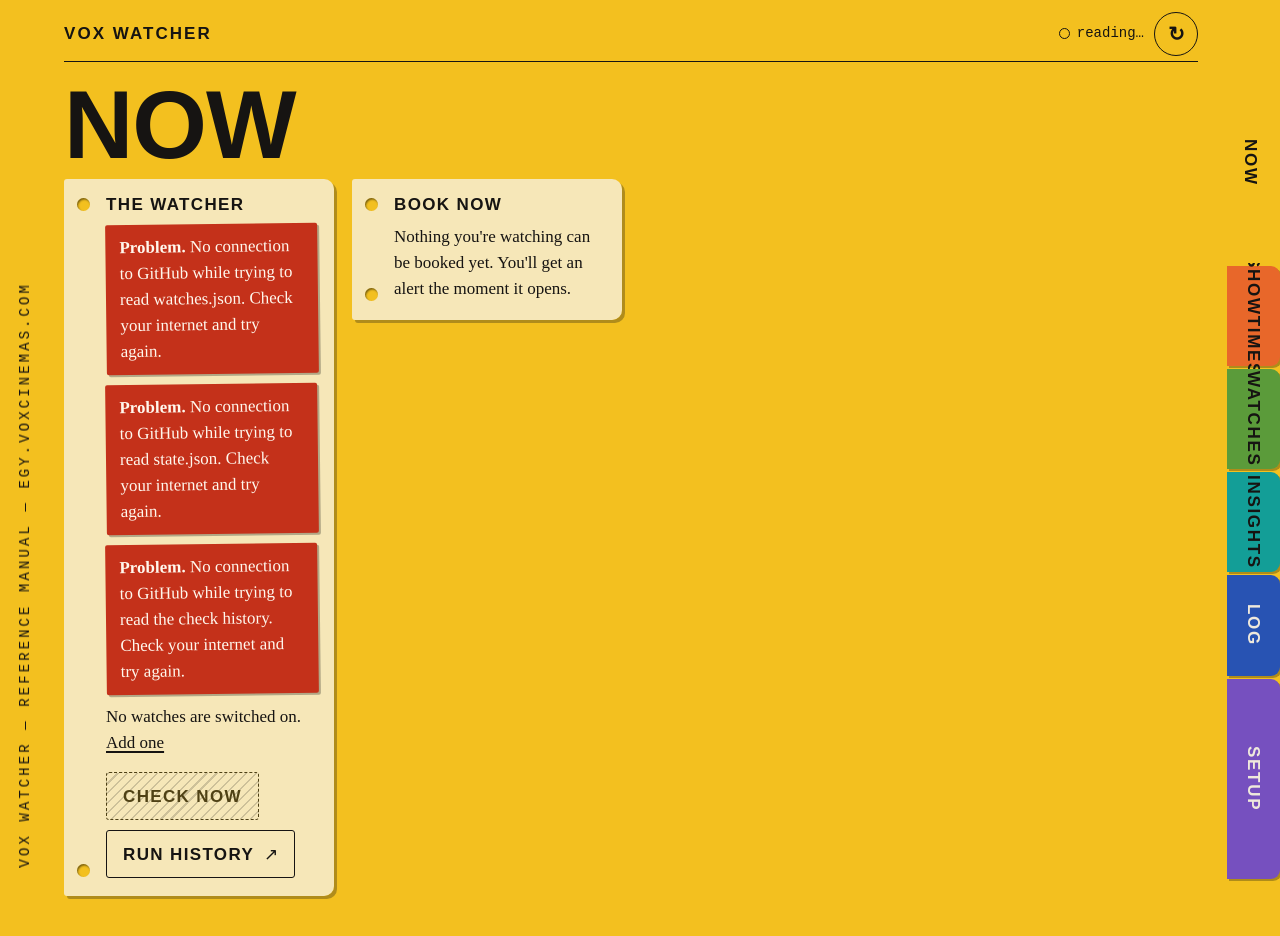
==== web/index.html @ eebd57cd "Add the web app, move state to its own branch, prepare an outside timer - web/: a phone-first contro" ====
<!doctype html>
<html lang="en">
<head>
  <meta charset="utf-8">
  <meta name="viewport" content="width=device-width, initial-scale=1, viewport-fit=cover">
  <meta http-equiv="Content-Security-Policy" content="default-src 'none'; script-src 'self'; style-src 'self'; font-src 'self'; img-src 'self' data:; connect-src 'self' https://api.github.com https://raw.githubusercontent.com; manifest-src 'self'; base-uri 'none'; form-action 'none'">
  <meta name="referrer" content="no-referrer">
  <!-- Used only off GitHub Pages (local preview). On Pages the repository comes from the address. -->
  <meta name="vox-repo" content="eslamelnagar98/vox-watcher">
  <meta name="theme-color" content="#f3c01f">
  <meta name="color-scheme" content="light dark">
  <meta name="apple-mobile-web-app-capable" content="yes">
  <meta name="mobile-web-app-capable" content="yes">
  <meta name="apple-mobile-web-app-status-bar-style" content="black-translucent">
  <meta name="apple-mobile-web-app-title" content="VOX Watcher">
  <meta name="description" content="Control room for VOX Watcher: what can be booked, the watcher's health, your watches and what it has learned.">
  <title>VOX Watcher</title>
  <link rel="manifest" href="manifest.webmanifest">
  <link rel="icon" href="icons/icon.svg" type="image/svg+xml">
  <link rel="apple-touch-icon" href="icons/apple-touch-icon.png">
  <link rel="preload" href="fonts/archivo-latin.woff2" as="font" type="font/woff2" crossorigin>
  <link rel="stylesheet" href="styles.css">
  <script type="module" src="js/app.js"></script>
</head>
<body>
  <!--
    THESIS: The watcher's control room as a reference manual lying open at a tabbed section. It refuses
    the category default: a dark dashboard of poster tiles and metric cards.
    OWN-WORLD: Full-strength divider boards (chrome yellow, oxide orange, grass, teal, ultramarine,
    violet); milk-acetate leaves with two punched holes and a hard cut shadow; print-ink type; vermilion
    only for errata slips. Condensed bold caps heads, book serif text at one size, mono for times.
    STORY: Open from an alert, see what can be booked and book it; confirm the watcher is alive; add or
    change a watch without touching JSON.
    FIRST VIEWPORT: Running head with freshness; the section name huge on its board; first leaf lists
    bookable showtimes with BOOK buttons, else the watcher's status; stepped tab rail down the right edge.
    FORM: Manual Tab Board (a dealt challenger, chosen over the assigned Projection Booth), seed 2d8427fb;
    staging: stacked leaves, no dealt staging.
  -->
  <p class="spine" aria-hidden="true">VOX Watcher — reference manual — egy.voxcinemas.com</p>
  <div class="book">
    <div class="page">
      <header class="running-head"></header>
      <main id="main" tabindex="-1"></main>
    </div>
    <nav class="rail" aria-label="Sections"></nav>
  </div>
  <noscript><p class="noscript">VOX Watcher needs JavaScript to read the watcher's state from GitHub.</p></noscript>
</body>
</html>
---- web/styles.css ----
/* VOX Watcher: a reference manual lying open at a tabbed section.
   Board colours, leaf opacity and text colours are set per section by js/app.js (applyBoard). */

@font-face {
  font-family: "Archivo";
  src: url("fonts/archivo-latin.woff2") format("woff2");
  font-weight: 100 900;
  font-stretch: 62% 125%;
  font-display: swap;
}

:root {
  --ink: #161412;
  --vermilion: #c4311a;
  --on-vermilion: #fff8ee;
  --board: #f3c01f;
  --hue: #f3c01f;
  --on-hue: #161412;
  --on-board: #161412;
  --leaf: rgb(247 242 230 / 0.8);
  --leaf-solid: #f4e7bd;
  --text: #161412;
  --text-2: color-mix(in srgb, var(--text) 74%, var(--board));
  --rule: color-mix(in srgb, var(--text) 26%, transparent);
  --shadow: color-mix(in srgb, var(--ink) 30%, transparent);
  --hatch: color-mix(in srgb, var(--text) 18%, transparent);

  --size: 17px;
  --lead: 26px;
  --small: 14px;
  --serif: "Sabon", "Iowan Old Style", "Palatino Linotype", Palatino, "Book Antiqua", Charter, "Sitka Text", Georgia, serif;
  --head: "Archivo", "Univers Condensed", "Helvetica Neue", "Arial Narrow", sans-serif;
  --mono: ui-monospace, "SF Mono", "Cascadia Mono", Menlo, Consolas, monospace;

  --rail: 46px;
  --hinge: 90ms steps(2, jump-end);
}

@media (prefers-color-scheme: dark) {
  :root { --shadow: rgb(0 0 0 / 0.55); }
}

*, *::before, *::after { box-sizing: border-box; }

html {
  background: var(--board);
  -webkit-text-size-adjust: 100%;
  text-size-adjust: 100%;
}

body {
  margin: 0;
  min-height: 100dvh;
  background: var(--board);
  color: var(--text);
  font: 400 var(--size) / var(--lead) var(--serif);
  font-variant-numeric: lining-nums;
  -webkit-font-smoothing: antialiased;
}

a { color: inherit; text-decoration-thickness: 1.5px; text-underline-offset: 3px; }

:focus-visible { outline: 3px solid currentColor; outline-offset: 3px; }

.sr-only {
  position: absolute; width: 1px; height: 1px; margin: -1px; padding: 0;
  overflow: hidden; clip: rect(0 0 0 0); white-space: nowrap; border: 0;
}

/* ---- The open book: page column + fore-edge tab rail ------------------------------------- */

.book {
  display: grid;
  grid-template-columns: minmax(0, 1fr) var(--rail);
  min-height: 100dvh;
}

.page {
  min-width: 0;
  padding:
    calc(env(safe-area-inset-top) + 6px)
    10px
    calc(env(safe-area-inset-bottom) + 40px)
    calc(env(safe-area-inset-left) + 10px);
}

.running-head {
  display: flex;
  align-items: center;
  gap: 10px;
  min-height: 56px;
  color: var(--on-board);
  border-bottom: 1.5px solid currentColor;
}

.brand {
  font: 800 var(--size) / 1 var(--head);
  font-stretch: 72%;
  letter-spacing: 0.12em;
  text-transform: uppercase;
  text-decoration: none;
  white-space: nowrap;
}

.freshness {
  margin: 0 0 0 auto;
  display: flex;
  align-items: center;
  gap: 7px;
  font: 500 var(--small) / 1.2 var(--mono);
  text-align: right;
}

.freshness .dot {
  flex: none;
  width: 11px;
  height: 11px;
  border-radius: 50%;
  border: 1.5px solid currentColor;
}

.freshness.is-ok .dot { background: currentColor; }
.freshness.is-bad .dot { background: var(--vermilion); border-color: var(--vermilion); }
.freshness.is-busy .dot { animation: blink 1.2s steps(2, jump-none) infinite; }

@keyframes blink { to { background: currentColor; } }

.refresh {
  flex: none;
  width: 44px;
  height: 44px;
  border-radius: 50%;
  border: 1.5px solid currentColor;
  background: transparent;
  color: inherit;
  font: 600 20px / 1 var(--head);
  cursor: pointer;
}

.refresh:active { background: var(--on-board); color: var(--board); }
.refresh:disabled { opacity: 0.55; cursor: progress; }

/* Divider tabs down the fore edge. Height follows how much each division holds (--grow).
   The current tab is the board itself, so it reaches further in and takes the board colour. */

.rail {
  position: sticky;
  top: 0;
  height: 100dvh;
  display: flex;
  flex-direction: column;
  padding:
    calc(env(safe-area-inset-top) + 62px)
    env(safe-area-inset-right)
    calc(env(safe-area-inset-bottom) + 18px)
    0;
}

.tab {
  position: relative;
  flex: var(--grow, 1) 1 0;
  min-height: 62px;
  max-height: 210px;
  margin: 0 0 3px 7px;
  display: flex;
  align-items: center;
  justify-content: center;
  background: var(--tab);
  color: var(--on-tab);
  border-radius: 0 9px 9px 0;
  box-shadow: 2px 2px 0 var(--shadow);
  text-decoration: none;
}

.tab span {
  writing-mode: vertical-rl;
  font: 750 15px / 1 var(--head);
  font-stretch: 70%;
  letter-spacing: 0.1em;
  text-transform: uppercase;
  white-space: nowrap;
}

.tab[aria-current="page"] {
  margin-left: 0;
  background: var(--board);
  color: var(--on-board);
  box-shadow: none;
  z-index: 1;
}

.tab:focus-visible { outline-offset: -5px; }

/* ---- Board heading ------------------------------------------------------------------------ */

main,
main:focus,
main:focus-visible { outline: none; }

.board-title {
  margin: 22px 0 12px;
  color: var(--on-board);
  font: 820 clamp(52px, 16vw, 96px) / 0.86 var(--head);
  font-stretch: 64%;
  letter-spacing: -0.01em;
  text-transform: uppercase;
  text-wrap: balance;
}

.board-intro {
  margin: 0 0 16px;
  max-width: 62ch;
  color: var(--on-board);
}

/* ---- Leaves: milk acetate hinged on two punched holes ------------------------------------ */

.leaves {
  display: grid;
  grid-template-columns: minmax(0, 1fr);
  gap: 14px;
  align-items: start;
}

.leaf {
  position: relative;
  min-width: 0;
  padding: 16px 16px 18px 42px;
  background: var(--leaf);
  color: var(--text);
  border-radius: 3px 10px 10px 3px;
  box-shadow: 3px 3px 0 var(--shadow);
  transform-origin: 0 50%;
}

/* The punch holes show the board straight through the sheet. */
.leaf::before,
.leaf::after {
  content: "";
  position: absolute;
  left: 13px;
  width: 13px;
  height: 13px;
  border-radius: 50%;
  background: var(--board);
  box-shadow: inset 1px 1.5px 2px rgb(0 0 0 / 0.5);
}

.leaf::before { top: 19px; }
.leaf::after { bottom: 19px; }

.leaf-title {
  margin: 0 0 10px;
  font: 760 var(--size) / 1.15 var(--head);
  font-stretch: 72%;
  letter-spacing: 0.08em;
  text-transform: uppercase;
  overflow-wrap: anywhere;
}

.leaf p { margin: 0 0 10px; max-width: 66ch; }
.leaf p:last-child { margin-bottom: 0; }

.muted { color: var(--text-2); }
.mono { font-family: var(--mono); font-size: var(--small); }

/* Half-hinged while saving; every hinge is a two-frame step, never an ease. */
.leaf.is-pending { transform: perspective(1400px) rotateY(-10deg); }

@media (prefers-reduced-motion: no-preference) {
  .leaf { transition: transform var(--hinge); }
  .turning .leaf { animation: hinge var(--hinge) both; }
}

@keyframes hinge {
  from { transform: perspective(1400px) rotateY(-18deg); }
  to { transform: none; }
}

/* ---- Controls ----------------------------------------------------------------------------- */

.actions {
  display: flex;
  flex-wrap: wrap;
  gap: 10px;
  margin-top: 16px;
}

.btn {
  display: inline-flex;
  align-items: center;
  justify-content: center;
  gap: 10px;
  min-height: 48px;
  padding: 10px 16px;
  border: 1.5px solid var(--text);
  border-radius: 3px;
  background: transparent;
  color: var(--text);
  font: 720 var(--size) / 1 var(--head);
  font-stretch: 76%;
  letter-spacing: 0.08em;
  text-transform: uppercase;
  text-decoration: none;
  cursor: pointer;
  -webkit-tap-highlight-color: transparent;
}

.btn:active { background: var(--text); color: var(--leaf-solid); }

.btn-primary {
  background: var(--hue);
  color: var(--on-hue);
  box-shadow: 2px 2px 0 var(--shadow);
}

.btn-small { min-height: 40px; padding: 6px 12px; }

/* Disabled controls lie face-down: hatched back, dashed edge. */
.btn:disabled {
  background: repeating-linear-gradient(135deg, var(--hatch) 0 1.5px, transparent 1.5px 7px);
  color: var(--text-2);
  border-style: dashed;
  border-color: var(--text-2);
  box-shadow: none;
  cursor: not-allowed;
}

.btn-danger.is-armed { background: var(--vermilion); color: var(--on-vermilion); border-color: var(--vermilion); }

.arrow { font-family: var(--serif); font-weight: 400; letter-spacing: 0; }

/* Choice chips: selected is a punched hole showing the board. */
.chips { display: flex; flex-wrap: wrap; gap: 8px; }

.chip {
  position: relative;
  display: inline-flex;
  align-items: center;
  gap: 10px;
  min-height: 44px;
  padding: 8px 14px 8px 12px;
  border: 1.5px solid var(--rule);
  border-radius: 3px;
  cursor: pointer;
  line-height: 1.25;
}

.chip input {
  position: absolute;
  inset: 0;
  width: 100%;
  height: 100%;
  margin: 0;
  opacity: 0;
  cursor: pointer;
}

.hole {
  flex: none;
  width: 14px;
  height: 14px;
  border-radius: 50%;
  border: 1.5px dashed var(--text-2);
}

.chip:has(input:checked) { border-color: var(--text); }

.chip:has(input:checked) .hole,
.onoff.is-on .hole {
  border: 0;
  background: var(--board);
  box-shadow: inset 1px 1.5px 2px rgb(0 0 0 / 0.55);
}

.chip:has(input:focus-visible) { outline: 3px solid var(--text); outline-offset: 2px; }

.onoff {
  display: flex;
  align-items: center;
  gap: 10px;
  font: 720 var(--size) / 1 var(--head);
  font-stretch: 76%;
  letter-spacing: 0.08em;
  text-transform: uppercase;
}

/* ---- Forms ------------------------------------------------------------------------------- */

.editor { display: grid; gap: 22px; }

.field {
  display: grid;
  gap: 8px;
  min-width: 0;
  margin: 0;
  padding: 0;
  border: 0;
}

.field > legend,
.field > label,
.pair > label {
  padding: 0;
  font: 760 var(--size) / 1.2 var(--head);
  font-stretch: 72%;
  letter-spacing: 0.08em;
  text-transform: uppercase;
}

.field > legend { margin-bottom: 8px; }
.field > legend + .muted { margin: -4px 0 4px; }

input[type="text"],
input[type="search"],
input[type="password"],
input[type="date"],
input[type="time"] {
  width: 100%;
  min-height: 48px;
  padding: 10px 12px;
  border: 1.5px solid var(--text);
  border-radius: 3px;
  background: color-mix(in srgb, var(--leaf-solid) 70%, var(--text) 4%);
  color: var(--text);
  font: 400 var(--size) / 1.3 var(--serif);
  appearance: none;
}

input::placeholder { color: var(--text-2); opacity: 1; }

.pair {
  display: grid;
  grid-template-columns: repeat(auto-fit, minmax(140px, 1fr));
  gap: 10px;
}

.pair > label { display: grid; gap: 6px; min-width: 0; }
.pair input { min-width: 0; }

.inline-add {
  display: grid;
  grid-template-columns: minmax(0, 1fr) auto;
  gap: 8px;
  align-items: end;
  margin-top: 6px;
}

.inline-add > label {
  grid-column: 1 / -1;
  color: var(--text-2);
}

/* ---- Slips ------------------------------------------------------------------------------- */

.errata,
.field-error {
  margin: 4px 0 12px;
  max-width: 62ch;
  padding: 10px 14px;
  background: var(--vermilion);
  color: var(--on-vermilion);
  border-radius: 2px;
  box-shadow: 2px 2px 0 var(--shadow);
  transform: rotate(-0.7deg);
}

.errata a { color: inherit; }
.field-error { margin: 0; }

.note-slip {
  margin: 0 0 16px;
  max-width: 62ch;
  padding: 10px 14px;
  background: var(--leaf-solid);
  color: var(--text);
  border: 1.5px solid var(--text);
  border-radius: 2px;
  box-shadow: 2px 2px 0 var(--shadow);
  transform: rotate(0.5deg);
}

/* ---- Now: what can be booked -------------------------------------------------------------- */

.bookings { margin: 0; padding: 0; list-style: none; }

.booking {
  display: grid;
  grid-template-columns: minmax(0, 1fr) auto;
  grid-template-areas: "when btn" "what btn";
  gap: 2px 14px;
  align-items: center;
  padding: 12px 0;
  border-top: 1px solid var(--rule);
}

.booking:first-child { border-top: 0; }
.booking-when { grid-area: when; display: flex; flex-wrap: wrap; gap: 0 10px; align-items: baseline; }
.booking-when .time { font: 700 var(--size) / 1.3 var(--mono); }
.booking-date { color: var(--text-2); white-space: nowrap; }
.booking-what { grid-area: what; min-width: 0; }
.booking > .btn { grid-area: btn; }
.bookings + .btn { margin-top: 6px; }

.exp {
  font: 760 var(--size) / 1.2 var(--head);
  font-stretch: 72%;
  letter-spacing: 0.06em;
  text-transform: uppercase;
}

.plain { margin: 0 0 10px; padding: 0; list-style: none; }
.plain li { padding: 4px 0; }

.steps { margin: 0 0 14px; padding-left: 24px; }
.steps li { margin: 4px 0; }

/* ---- Showtimes: clear (bookable), face-down (not yet), struck (sold out) ------------------ */

.day + .day { margin-top: 14px; padding-top: 12px; border-top: 1px solid var(--rule); }
.day-title { margin: 0 0 4px; font: 700 var(--size) / 1.3 var(--serif); }

.exp-row {
  display: grid;
  grid-template-columns: minmax(0, 1fr);
  gap: 6px;
  margin-top: 10px;
}

.exp-row > .exp { overflow-wrap: anywhere; }

.times { display: flex; flex-wrap: wrap; gap: 8px; margin: 0; padding: 0; list-style: none; }

.time-chip {
  display: inline-flex;
  align-items: center;
  gap: 6px;
  min-height: 44px;
  padding: 8px 10px;
  border-radius: 3px;
  font: 600 var(--size) / 1 var(--mono);
  text-decoration: none;
  white-space: nowrap;
}

/* Only a top-ply leaf may be clear. */
.time-chip.is-open {
  background: var(--leaf-solid);
  color: var(--text);
  border: 1.5px solid var(--text);
  box-shadow: 2px 2px 0 var(--shadow);
}

.time-chip.is-down {
  background: repeating-linear-gradient(135deg, var(--hatch) 0 1.5px, transparent 1.5px 7px);
  color: var(--text-2);
  border: 1.5px dashed var(--rule);
}

.time-chip.is-sold { text-decoration: line-through 2px; }

/* ---- Insights ---------------------------------------------------------------------------- */

.bars {
  display: grid;
  grid-template-columns: repeat(7, minmax(0, 1fr));
  gap: 8px;
  height: 150px;
  margin: 14px 0 10px;
}

.bar { display: grid; grid-template-rows: minmax(0, 1fr) auto; gap: 6px; }

.bar-fill {
  align-self: end;
  height: calc(var(--v) * 100%);
  min-height: 2px;
  background: var(--text);
}

.bar-label, .hour-axis { font: 500 var(--small) / 1 var(--mono); color: var(--text-2); text-align: center; }

.hours { margin: 14px 0 4px; }

.hour-bars {
  display: grid;
  grid-template-columns: repeat(24, minmax(0, 1fr));
  gap: 2px;
  align-items: end;
  height: 48px;
}

.hour { height: calc(var(--v) * 100%); min-height: 2px; background: var(--text); }
.hour-axis { display: flex; justify-content: space-between; margin-top: 6px; }

.ledger { margin: 0; padding: 0; list-style: none; }

.ledger li {
  display: grid;
  grid-template-columns: minmax(0, 1fr);
  gap: 2px 12px;
  padding: 9px 0;
  border-top: 1px solid var(--rule);
}

.ledger li:first-child { border-top: 0; padding-top: 0; }
.ledger .mono { padding-top: 3px; }

.ledger li.ev { grid-template-columns: 50px minmax(0, 1fr); }
.ev > :last-child { grid-column: 2; }

.ev-kind {
  font: 760 var(--size) / 1.3 var(--head);
  font-stretch: 72%;
  letter-spacing: 0.06em;
  text-transform: uppercase;
}

.ev-BookingOpened .ev-kind,
.ev-SeatsReturned .ev-kind { text-decoration: underline 2px; text-underline-offset: 4px; }

.ledger-table { width: 100%; border-collapse: collapse; }

.ledger-table th,
.ledger-table td {
  padding: 9px 8px 9px 0;
  border-top: 1px solid var(--rule);
  text-align: left;
  font-weight: 400;
  vertical-align: top;
}

.ledger-table thead th {
  border-top: 0;
  font: 760 var(--size) / 1.2 var(--head);
  font-stretch: 72%;
  letter-spacing: 0.06em;
  text-transform: uppercase;
}

.ledger-table tbody th { font-weight: 700; }

.spine { display: none; }

.noscript { padding: 24px; }

/* ---- Wider screens: the rail grows, leaves deal into two then four columns ---------------- */

@media (min-width: 720px) {
  :root { --rail: 60px; }

  .page { padding-left: calc(env(safe-area-inset-left) + 30px); padding-right: 22px; }
  .leaves { grid-template-columns: repeat(2, minmax(0, 1fr)); gap: 18px; }
  .leaf--wide { grid-column: 1 / -1; }
  .tab span { font-size: var(--size); }
  .exp-row { grid-template-columns: 96px minmax(0, 1fr); gap: 10px; align-items: start; }
  .exp-row > .exp { padding-top: 12px; }
  .ledger li { grid-template-columns: auto minmax(0, 1fr); }
}

@media (min-width: 1200px) {
  .book { max-width: 1480px; margin: 0 auto; }
  .page { padding-left: 64px; }
  .leaves { grid-template-columns: repeat(4, minmax(0, 1fr)); }
  .leaf--wide { grid-column: span 2; }

  .spine {
    display: block;
    position: fixed;
    left: 18px;
    bottom: 32px;
    margin: 0;
    writing-mode: vertical-rl;
    transform: rotate(180deg);
    color: var(--on-board);
    font: 500 var(--small) / 1 var(--mono);
    letter-spacing: 0.22em;
    text-transform: uppercase;
  }
}
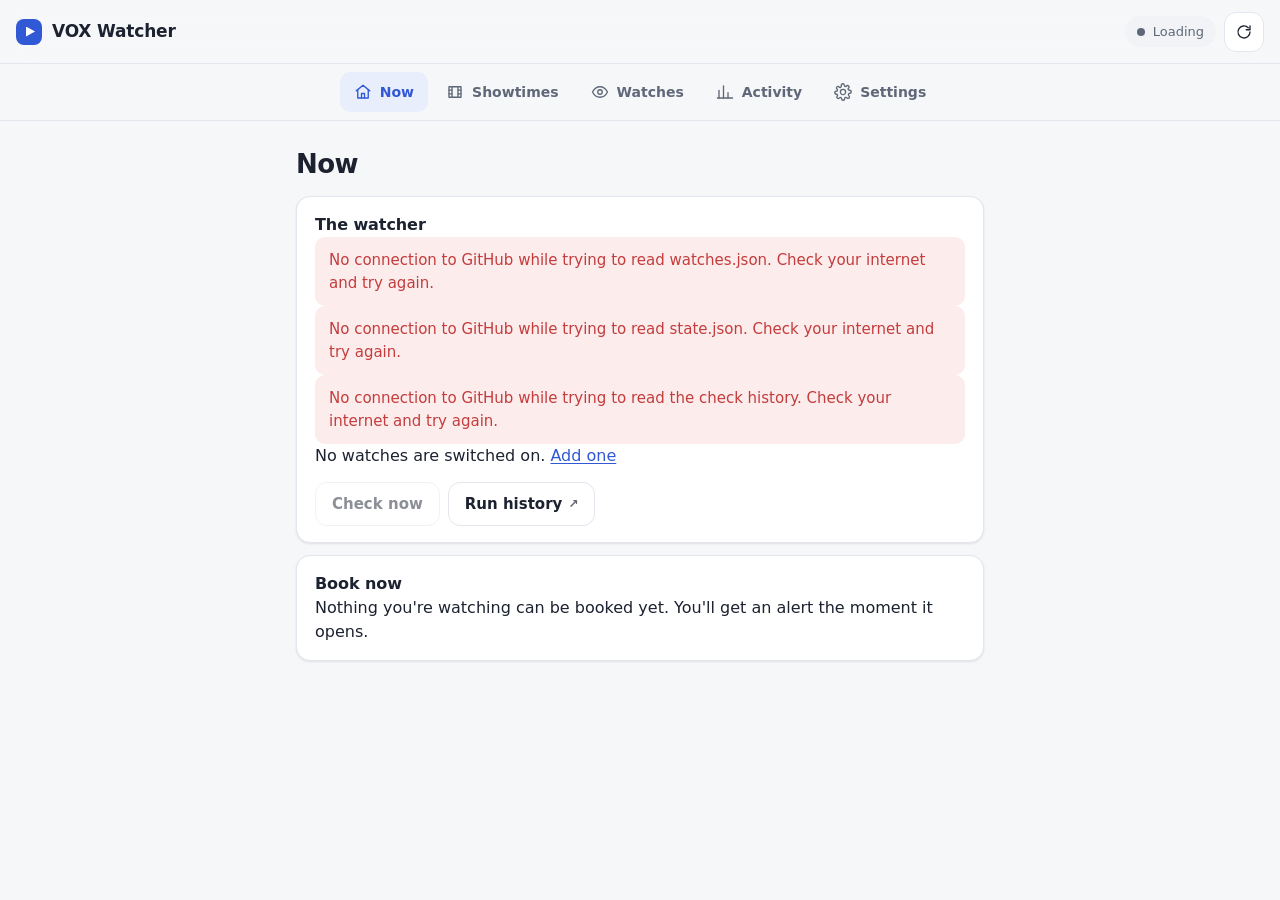
==== commit 0628e4f3: "Calmer, simpler web app design" ====
--- a/web/index.html
+++ b/web/index.html
@@ -3,47 +3,29 @@
 <head>
   <meta charset="utf-8">
   <meta name="viewport" content="width=device-width, initial-scale=1, viewport-fit=cover">
-  <meta http-equiv="Content-Security-Policy" content="default-src 'none'; script-src 'self'; style-src 'self'; font-src 'self'; img-src 'self' data:; connect-src 'self' https://api.github.com https://raw.githubusercontent.com; manifest-src 'self'; base-uri 'none'; form-action 'none'">
+  <meta http-equiv="Content-Security-Policy" content="default-src 'none'; script-src 'self'; style-src 'self'; img-src 'self' data:; connect-src 'self' https://api.github.com https://raw.githubusercontent.com; manifest-src 'self'; base-uri 'none'; form-action 'none'">
   <meta name="referrer" content="no-referrer">
   <!-- Used only off GitHub Pages (local preview). On Pages the repository comes from the address. -->
   <meta name="vox-repo" content="eslamelnagar98/vox-watcher">
-  <meta name="theme-color" content="#f3c01f">
+  <meta name="theme-color" content="#f6f7f9" media="(prefers-color-scheme: light)">
+  <meta name="theme-color" content="#0f1115" media="(prefers-color-scheme: dark)">
   <meta name="color-scheme" content="light dark">
   <meta name="apple-mobile-web-app-capable" content="yes">
   <meta name="mobile-web-app-capable" content="yes">
-  <meta name="apple-mobile-web-app-status-bar-style" content="black-translucent">
+  <meta name="apple-mobile-web-app-status-bar-style" content="default">
   <meta name="apple-mobile-web-app-title" content="VOX Watcher">
-  <meta name="description" content="Control room for VOX Watcher: what can be booked, the watcher's health, your watches and what it has learned.">
+  <meta name="description" content="What you can book at VOX, the watcher's health, and your watches.">
   <title>VOX Watcher</title>
   <link rel="manifest" href="manifest.webmanifest">
   <link rel="icon" href="icons/icon.svg" type="image/svg+xml">
   <link rel="apple-touch-icon" href="icons/apple-touch-icon.png">
-  <link rel="preload" href="fonts/archivo-latin.woff2" as="font" type="font/woff2" crossorigin>
   <link rel="stylesheet" href="styles.css">
   <script type="module" src="js/app.js"></script>
 </head>
 <body>
-  <!--
-    THESIS: The watcher's control room as a reference manual lying open at a tabbed section. It refuses
-    the category default: a dark dashboard of poster tiles and metric cards.
-    OWN-WORLD: Full-strength divider boards (chrome yellow, oxide orange, grass, teal, ultramarine,
-    violet); milk-acetate leaves with two punched holes and a hard cut shadow; print-ink type; vermilion
-    only for errata slips. Condensed bold caps heads, book serif text at one size, mono for times.
-    STORY: Open from an alert, see what can be booked and book it; confirm the watcher is alive; add or
-    change a watch without touching JSON.
-    FIRST VIEWPORT: Running head with freshness; the section name huge on its board; first leaf lists
-    bookable showtimes with BOOK buttons, else the watcher's status; stepped tab rail down the right edge.
-    FORM: Manual Tab Board (a dealt challenger, chosen over the assigned Projection Booth), seed 2d8427fb;
-    staging: stacked leaves, no dealt staging.
-  -->
-  <p class="spine" aria-hidden="true">VOX Watcher — reference manual — egy.voxcinemas.com</p>
-  <div class="book">
-    <div class="page">
-      <header class="running-head"></header>
-      <main id="main" tabindex="-1"></main>
-    </div>
-    <nav class="rail" aria-label="Sections"></nav>
-  </div>
+  <header class="app-bar"></header>
+  <nav class="tabbar" aria-label="Sections"></nav>
+  <main id="main" tabindex="-1"></main>
   <noscript><p class="noscript">VOX Watcher needs JavaScript to read the watcher's state from GitHub.</p></noscript>
 </body>
 </html>
--- a/web/styles.css
+++ b/web/styles.css
@@ -1,680 +1,369 @@
-/* VOX Watcher: a reference manual lying open at a tabbed section.
-   Board colours, leaf opacity and text colours are set per section by js/app.js (applyBoard). */
-
-@font-face {
-  font-family: "Archivo";
-  src: url("fonts/archivo-latin.woff2") format("woff2");
-  font-weight: 100 900;
-  font-stretch: 62% 125%;
-  font-display: swap;
-}
+/* VOX Watcher: calm, quiet, readable.
+   One neutral surface, one accent, colour only where it means something
+   (bookable = accent, problem = red, healthy = green). System fonts. */
 
 :root {
-  --ink: #161412;
-  --vermilion: #c4311a;
-  --on-vermilion: #fff8ee;
-  --board: #f3c01f;
-  --hue: #f3c01f;
-  --on-hue: #161412;
-  --on-board: #161412;
-  --leaf: rgb(247 242 230 / 0.8);
-  --leaf-solid: #f4e7bd;
-  --text: #161412;
-  --text-2: color-mix(in srgb, var(--text) 74%, var(--board));
-  --rule: color-mix(in srgb, var(--text) 26%, transparent);
-  --shadow: color-mix(in srgb, var(--ink) 30%, transparent);
-  --hatch: color-mix(in srgb, var(--text) 18%, transparent);
-
-  --size: 17px;
-  --lead: 26px;
-  --small: 14px;
-  --serif: "Sabon", "Iowan Old Style", "Palatino Linotype", Palatino, "Book Antiqua", Charter, "Sitka Text", Georgia, serif;
-  --head: "Archivo", "Univers Condensed", "Helvetica Neue", "Arial Narrow", sans-serif;
+  color-scheme: light dark;
+
+  --bg: #f6f7f9;
+  --surface: #ffffff;
+  --surface-2: #f1f3f6;
+  --text: #1c2230;
+  --muted: #5f6878;
+  --border: #e3e6ec;
+  --accent: #3159d6;
+  --accent-soft: #e9eefc;
+  --on-accent: #ffffff;
+  --ok: #1f8a4c;
+  --ok-soft: #e7f5ec;
+  --warn: #a86a12;
+  --danger: #c43c3c;
+  --danger-soft: #fcecec;
+
+  --radius: 14px;
+  --radius-sm: 10px;
+  --shadow: 0 1px 2px rgb(16 24 40 / 0.04), 0 1px 3px rgb(16 24 40 / 0.06);
+  --bar-h: 64px;
+  --tab-h: 64px;
+  --font: -apple-system, BlinkMacSystemFont, "Segoe UI", system-ui, Roboto, "Helvetica Neue", Arial, sans-serif;
   --mono: ui-monospace, "SF Mono", "Cascadia Mono", Menlo, Consolas, monospace;
-
-  --rail: 46px;
-  --hinge: 90ms steps(2, jump-end);
 }
 
 @media (prefers-color-scheme: dark) {
-  :root { --shadow: rgb(0 0 0 / 0.55); }
+  :root {
+    --bg: #0f1115;
+    --surface: #171a21;
+    --surface-2: #1e222b;
+    --text: #e7e9ee;
+    --muted: #9ba3b2;
+    --border: #272c37;
+    --accent: #7d9bff;
+    --accent-soft: #1d2640;
+    --on-accent: #0f1115;
+    --ok: #4cc283;
+    --ok-soft: #15281e;
+    --warn: #e0a54a;
+    --danger: #f08080;
+    --danger-soft: #2c1819;
+    --shadow: none;
+  }
 }
 
 *, *::before, *::after { box-sizing: border-box; }
 
-html {
-  background: var(--board);
-  -webkit-text-size-adjust: 100%;
-  text-size-adjust: 100%;
-}
+html { -webkit-text-size-adjust: 100%; }
 
 body {
   margin: 0;
-  min-height: 100dvh;
-  background: var(--board);
+  background: var(--bg);
   color: var(--text);
-  font: 400 var(--size) / var(--lead) var(--serif);
-  font-variant-numeric: lining-nums;
+  font: 16px/1.5 var(--font);
   -webkit-font-smoothing: antialiased;
 }
 
-a { color: inherit; text-decoration-thickness: 1.5px; text-underline-offset: 3px; }
-
-:focus-visible { outline: 3px solid currentColor; outline-offset: 3px; }
+a { color: var(--accent); text-underline-offset: 2px; }
+a:hover { text-decoration-thickness: 2px; }
+
+:focus-visible { outline: 2px solid var(--accent); outline-offset: 2px; border-radius: 6px; }
+
+.icon { width: 22px; height: 22px; fill: none; stroke: currentColor; stroke-width: 1.8; stroke-linecap: round; stroke-linejoin: round; flex: none; }
 
 .sr-only {
-  position: absolute; width: 1px; height: 1px; margin: -1px; padding: 0;
+  position: absolute; width: 1px; height: 1px; padding: 0; margin: -1px;
   overflow: hidden; clip: rect(0 0 0 0); white-space: nowrap; border: 0;
 }
 
-/* ---- The open book: page column + fore-edge tab rail ------------------------------------- */
-
-.book {
-  display: grid;
-  grid-template-columns: minmax(0, 1fr) var(--rail);
-  min-height: 100dvh;
-}
-
-.page {
-  min-width: 0;
-  padding:
-    calc(env(safe-area-inset-top) + 6px)
-    10px
-    calc(env(safe-area-inset-bottom) + 40px)
-    calc(env(safe-area-inset-left) + 10px);
-}
-
-.running-head {
-  display: flex;
-  align-items: center;
-  gap: 10px;
-  min-height: 56px;
-  color: var(--on-board);
-  border-bottom: 1.5px solid currentColor;
+.muted { color: var(--muted); }
+.mono { font-family: var(--mono); font-size: 0.8125rem; font-variant-numeric: tabular-nums; white-space: nowrap; color: var(--muted); padding-top: 2px; }
+
+/* ---- App bar ------------------------------------------------------------------------- */
+
+.app-bar {
+  position: sticky; top: 0; z-index: 20;
+  display: flex; align-items: center; justify-content: space-between; gap: 12px;
+  min-height: var(--bar-h);
+  padding: env(safe-area-inset-top) max(16px, env(safe-area-inset-right)) 0 max(16px, env(safe-area-inset-left));
+  background: color-mix(in srgb, var(--bg) 88%, transparent);
+  -webkit-backdrop-filter: saturate(160%) blur(14px);
+  backdrop-filter: saturate(160%) blur(14px);
+  border-bottom: 1px solid var(--border);
 }
 
 .brand {
-  font: 800 var(--size) / 1 var(--head);
-  font-stretch: 72%;
-  letter-spacing: 0.12em;
-  text-transform: uppercase;
-  text-decoration: none;
-  white-space: nowrap;
-}
-
-.freshness {
-  margin: 0 0 0 auto;
-  display: flex;
-  align-items: center;
-  gap: 7px;
-  font: 500 var(--small) / 1.2 var(--mono);
-  text-align: right;
-}
-
-.freshness .dot {
-  flex: none;
-  width: 11px;
-  height: 11px;
-  border-radius: 50%;
-  border: 1.5px solid currentColor;
-}
-
-.freshness.is-ok .dot { background: currentColor; }
-.freshness.is-bad .dot { background: var(--vermilion); border-color: var(--vermilion); }
-.freshness.is-busy .dot { animation: blink 1.2s steps(2, jump-none) infinite; }
-
-@keyframes blink { to { background: currentColor; } }
-
-.refresh {
-  flex: none;
-  width: 44px;
-  height: 44px;
-  border-radius: 50%;
-  border: 1.5px solid currentColor;
-  background: transparent;
-  color: inherit;
-  font: 600 20px / 1 var(--head);
-  cursor: pointer;
-}
-
-.refresh:active { background: var(--on-board); color: var(--board); }
-.refresh:disabled { opacity: 0.55; cursor: progress; }
-
-/* Divider tabs down the fore edge. Height follows how much each division holds (--grow).
-   The current tab is the board itself, so it reaches further in and takes the board colour. */
-
-.rail {
-  position: sticky;
-  top: 0;
-  height: 100dvh;
-  display: flex;
-  flex-direction: column;
-  padding:
-    calc(env(safe-area-inset-top) + 62px)
-    env(safe-area-inset-right)
-    calc(env(safe-area-inset-bottom) + 18px)
-    0;
+  display: inline-flex; align-items: center; gap: 10px;
+  color: var(--text); text-decoration: none; font-weight: 650; font-size: 1.0625rem; letter-spacing: -0.01em;
+}
+.brand-mark { width: 26px; height: 26px; border-radius: 8px; background: var(--accent); position: relative; }
+.brand-mark::after { content: ""; position: absolute; inset: 8px 7px 8px 10px; background: var(--on-accent); clip-path: polygon(0 0, 100% 50%, 0 100%); }
+
+.head-right { display: flex; align-items: center; gap: 8px; min-width: 0; }
+
+.status {
+  margin: 0; display: inline-flex; align-items: center; gap: 8px;
+  padding: 6px 12px; border-radius: 999px; background: var(--surface-2);
+  color: var(--muted); font-size: 0.8125rem; white-space: nowrap; overflow: hidden; text-overflow: ellipsis;
+}
+.status .dot { width: 8px; height: 8px; border-radius: 50%; background: var(--muted); flex: none; }
+.status.is-ok .dot { background: var(--ok); }
+.status.is-busy .dot { background: var(--accent); animation: pulse 1.4s ease-in-out infinite; }
+.status.is-bad { color: var(--danger); background: var(--danger-soft); }
+.status.is-bad .dot { background: var(--danger); }
+
+@keyframes pulse { 50% { opacity: 0.35; } }
+
+.icon-btn {
+  display: inline-grid; place-items: center; width: 40px; height: 40px; flex: none;
+  border: 1px solid var(--border); border-radius: 12px; background: var(--surface); color: var(--text); cursor: pointer;
+}
+.icon-btn:hover { background: var(--surface-2); }
+.icon-btn:disabled { opacity: 0.5; cursor: default; }
+.icon-btn .icon { width: 18px; height: 18px; }
+
+/* ---- Tabs: bottom bar on phones, top bar on wider screens ------------------------------ */
+
+.tabbar {
+  position: fixed; inset: auto 0 0 0; z-index: 20;
+  display: grid; grid-template-columns: repeat(5, 1fr);
+  padding: 0 env(safe-area-inset-right) env(safe-area-inset-bottom) env(safe-area-inset-left);
+  background: color-mix(in srgb, var(--surface) 92%, transparent);
+  -webkit-backdrop-filter: saturate(160%) blur(14px);
+  backdrop-filter: saturate(160%) blur(14px);
+  border-top: 1px solid var(--border);
 }
 
 .tab {
   position: relative;
-  flex: var(--grow, 1) 1 0;
-  min-height: 62px;
-  max-height: 210px;
-  margin: 0 0 3px 7px;
-  display: flex;
-  align-items: center;
-  justify-content: center;
-  background: var(--tab);
-  color: var(--on-tab);
-  border-radius: 0 9px 9px 0;
-  box-shadow: 2px 2px 0 var(--shadow);
-  text-decoration: none;
-}
-
-.tab span {
-  writing-mode: vertical-rl;
-  font: 750 15px / 1 var(--head);
-  font-stretch: 70%;
-  letter-spacing: 0.1em;
-  text-transform: uppercase;
-  white-space: nowrap;
-}
-
-.tab[aria-current="page"] {
-  margin-left: 0;
-  background: var(--board);
-  color: var(--on-board);
-  box-shadow: none;
-  z-index: 1;
-}
-
-.tab:focus-visible { outline-offset: -5px; }
-
-/* ---- Board heading ------------------------------------------------------------------------ */
-
-main,
-main:focus,
-main:focus-visible { outline: none; }
-
-.board-title {
-  margin: 22px 0 12px;
-  color: var(--on-board);
-  font: 820 clamp(52px, 16vw, 96px) / 0.86 var(--head);
-  font-stretch: 64%;
-  letter-spacing: -0.01em;
-  text-transform: uppercase;
-  text-wrap: balance;
-}
-
-.board-intro {
-  margin: 0 0 16px;
-  max-width: 62ch;
-  color: var(--on-board);
-}
-
-/* ---- Leaves: milk acetate hinged on two punched holes ------------------------------------ */
-
-.leaves {
-  display: grid;
-  grid-template-columns: minmax(0, 1fr);
-  gap: 14px;
-  align-items: start;
-}
-
-.leaf {
-  position: relative;
+  display: flex; flex-direction: column; align-items: center; justify-content: center; gap: 3px;
+  min-height: var(--tab-h); padding: 6px 2px;
+  color: var(--muted); text-decoration: none; font-size: 0.6875rem; font-weight: 600;
+}
+.tab[aria-current="page"] { color: var(--accent); }
+.tab:hover { color: var(--text); }
+.tab[aria-current="page"]:hover { color: var(--accent); }
+
+.tab-badge {
+  position: absolute; top: 6px; left: calc(50% + 6px);
+  min-width: 18px; height: 18px; padding: 0 5px; border-radius: 9px;
+  background: var(--accent); color: var(--on-accent); font-size: 0.6875rem; line-height: 18px; text-align: center;
+}
+
+main {
+  max-width: 720px; margin: 0 auto;
+  padding: 20px max(16px, env(safe-area-inset-right)) calc(var(--tab-h) + 32px + env(safe-area-inset-bottom)) max(16px, env(safe-area-inset-left));
+  outline: none;
+}
+main:focus, main:focus-visible { outline: none; }
+
+@media (min-width: 760px) {
+  .tabbar {
+    position: sticky; top: var(--bar-h); inset: auto; z-index: 19;
+    display: flex; justify-content: center; gap: 4px;
+    padding: 8px 16px; background: var(--bg); border-top: 0; border-bottom: 1px solid var(--border);
+    -webkit-backdrop-filter: none; backdrop-filter: none;
+  }
+  .tab {
+    flex-direction: row; gap: 8px; min-height: 40px; padding: 0 14px; border-radius: 10px; font-size: 0.875rem;
+  }
+  .tab .icon { width: 18px; height: 18px; }
+  .tab[aria-current="page"] { background: var(--accent-soft); }
+  .tab:hover { background: var(--surface-2); }
+  .tab-badge { position: static; }
+  main { padding-top: 28px; padding-bottom: 48px; }
+}
+
+/* ---- Page ---------------------------------------------------------------------------- */
+
+.page-head { margin-bottom: 16px; }
+.page-title { margin: 0; font-size: 1.625rem; line-height: 1.2; font-weight: 700; letter-spacing: -0.02em; }
+.page-intro { margin: 6px 0 0; color: var(--muted); font-size: 0.9375rem; }
+
+.section-label {
+  margin: 12px 4px 0; font-size: 0.8125rem; font-weight: 650; text-transform: uppercase; letter-spacing: 0.06em; color: var(--muted);
+}
+
+.cards { display: grid; gap: 12px; }
+
+.card {
+  background: var(--surface); border: 1px solid var(--border); border-radius: var(--radius);
+  box-shadow: var(--shadow); padding: 16px 18px;
   min-width: 0;
-  padding: 16px 16px 18px 42px;
-  background: var(--leaf);
-  color: var(--text);
-  border-radius: 3px 10px 10px 3px;
-  box-shadow: 3px 3px 0 var(--shadow);
-  transform-origin: 0 50%;
-}
-
-/* The punch holes show the board straight through the sheet. */
-.leaf::before,
-.leaf::after {
-  content: "";
-  position: absolute;
-  left: 13px;
-  width: 13px;
-  height: 13px;
-  border-radius: 50%;
-  background: var(--board);
-  box-shadow: inset 1px 1.5px 2px rgb(0 0 0 / 0.5);
-}
-
-.leaf::before { top: 19px; }
-.leaf::after { bottom: 19px; }
-
-.leaf-title {
-  margin: 0 0 10px;
-  font: 760 var(--size) / 1.15 var(--head);
-  font-stretch: 72%;
-  letter-spacing: 0.08em;
-  text-transform: uppercase;
-  overflow-wrap: anywhere;
-}
-
-.leaf p { margin: 0 0 10px; max-width: 66ch; }
-.leaf p:last-child { margin-bottom: 0; }
-
-.muted { color: var(--text-2); }
-.mono { font-family: var(--mono); font-size: var(--small); }
-
-/* Half-hinged while saving; every hinge is a two-frame step, never an ease. */
-.leaf.is-pending { transform: perspective(1400px) rotateY(-10deg); }
-
-@media (prefers-reduced-motion: no-preference) {
-  .leaf { transition: transform var(--hinge); }
-  .turning .leaf { animation: hinge var(--hinge) both; }
-}
-
-@keyframes hinge {
-  from { transform: perspective(1400px) rotateY(-18deg); }
-  to { transform: none; }
-}
-
-/* ---- Controls ----------------------------------------------------------------------------- */
-
-.actions {
-  display: flex;
-  flex-wrap: wrap;
-  gap: 10px;
-  margin-top: 16px;
-}
+}
+.card > * + * { margin-top: 10px; }
+.card p { margin: 0; }
+.card.is-pending { opacity: 0.7; }
+.card-title { margin: 0; font-size: 1rem; font-weight: 650; letter-spacing: -0.005em; }
+
+.notice {
+  margin: 0 0 12px; padding: 12px 14px; border-radius: var(--radius-sm);
+  background: var(--surface-2); color: var(--text); font-size: 0.9375rem;
+}
+.cards .notice, .card .notice { margin: 0; }
+.notice--error { background: var(--danger-soft); color: var(--danger); }
+.notice--error a { color: inherit; font-weight: 600; }
+.notice--ok { background: var(--ok-soft); color: var(--ok); }
+.noscript { padding: 24px; text-align: center; }
+
+.plain { list-style: none; margin: 0; padding: 0; display: grid; gap: 8px; }
+.steps { margin: 0; padding-left: 20px; display: grid; gap: 6px; }
+
+.pill {
+  display: inline-block; padding: 2px 10px; border-radius: 999px; font-size: 0.75rem; font-weight: 650;
+}
+.pill--on { background: var(--ok-soft); color: var(--ok); }
+.pill--off { background: var(--surface-2); color: var(--muted); }
+
+/* ---- Buttons ------------------------------------------------------------------------- */
+
+.actions { display: flex; flex-wrap: wrap; align-items: center; gap: 8px; }
+.card .actions { margin-top: 14px; }
 
 .btn {
-  display: inline-flex;
-  align-items: center;
-  justify-content: center;
-  gap: 10px;
-  min-height: 48px;
-  padding: 10px 16px;
-  border: 1.5px solid var(--text);
-  border-radius: 3px;
-  background: transparent;
-  color: var(--text);
-  font: 720 var(--size) / 1 var(--head);
-  font-stretch: 76%;
-  letter-spacing: 0.08em;
-  text-transform: uppercase;
-  text-decoration: none;
-  cursor: pointer;
-  -webkit-tap-highlight-color: transparent;
-}
-
-.btn:active { background: var(--text); color: var(--leaf-solid); }
-
-.btn-primary {
-  background: var(--hue);
-  color: var(--on-hue);
-  box-shadow: 2px 2px 0 var(--shadow);
-}
-
-.btn-small { min-height: 40px; padding: 6px 12px; }
-
-/* Disabled controls lie face-down: hatched back, dashed edge. */
-.btn:disabled {
-  background: repeating-linear-gradient(135deg, var(--hatch) 0 1.5px, transparent 1.5px 7px);
-  color: var(--text-2);
-  border-style: dashed;
-  border-color: var(--text-2);
-  box-shadow: none;
-  cursor: not-allowed;
-}
-
-.btn-danger.is-armed { background: var(--vermilion); color: var(--on-vermilion); border-color: var(--vermilion); }
-
-.arrow { font-family: var(--serif); font-weight: 400; letter-spacing: 0; }
-
-/* Choice chips: selected is a punched hole showing the board. */
+  display: inline-flex; align-items: center; justify-content: center; gap: 6px;
+  min-height: 44px; padding: 0 16px;
+  border: 1px solid var(--border); border-radius: 12px;
+  background: var(--surface); color: var(--text);
+  font: inherit; font-size: 0.9375rem; font-weight: 600; text-decoration: none; cursor: pointer;
+  transition: background-color 0.15s ease, border-color 0.15s ease;
+}
+.btn:hover { background: var(--surface-2); }
+.btn:disabled { opacity: 0.5; cursor: not-allowed; }
+.btn-primary { background: var(--accent); border-color: var(--accent); color: var(--on-accent); }
+.btn-primary:hover { background: color-mix(in srgb, var(--accent) 88%, black); }
+.btn-small { min-height: 36px; padding: 0 12px; font-size: 0.875rem; }
+.btn-danger { color: var(--danger); }
+.btn-danger.is-armed { background: var(--danger); border-color: var(--danger); color: #fff; }
+.arrow { font-size: 0.8em; opacity: 0.7; }
+
+/* ---- Book now ------------------------------------------------------------------------ */
+
+.bookings { list-style: none; margin: 0; padding: 0; }
+.booking {
+  display: grid; grid-template-columns: auto 1fr auto; align-items: center; gap: 14px;
+  padding: 12px 0; border-top: 1px solid var(--border);
+}
+.booking:first-child { border-top: 0; padding-top: 4px; }
+.booking-when { display: grid; line-height: 1.25; min-width: 76px; }
+.booking-when .time { font-size: 1.125rem; font-weight: 700; font-variant-numeric: tabular-nums; }
+.booking-date { color: var(--muted); font-size: 0.8125rem; }
+.booking-what { min-width: 0; color: var(--muted); font-size: 0.875rem; }
+.booking .btn { min-height: 40px; padding: 0 18px; }
+
+.exp {
+  display: inline-block; padding: 1px 8px; border-radius: 6px; margin-right: 4px;
+  background: var(--surface-2); color: var(--text); font-size: 0.75rem; font-weight: 650; letter-spacing: 0.02em;
+}
+
+/* ---- Showtimes ----------------------------------------------------------------------- */
+
+.day { border-top: 1px solid var(--border); padding-top: 12px; }
+.day-title { margin: 0 0 8px; font-size: 0.9375rem; font-weight: 650; }
+.day--folded > summary {
+  display: flex; flex-wrap: wrap; align-items: baseline; gap: 4px 10px; cursor: pointer; list-style: none;
+}
+.day--folded > summary::-webkit-details-marker { display: none; }
+.day--folded > summary::before { content: "›"; color: var(--muted); transition: transform 0.15s ease; }
+.day--folded[open] > summary::before { transform: rotate(90deg); }
+.day--folded > summary .day-title { margin: 0; }
+.day--folded[open] > summary { margin-bottom: 8px; }
+.day .muted { font-size: 0.8125rem; }
+
+.exp-row { display: grid; grid-template-columns: 80px 1fr; align-items: start; gap: 8px; padding: 4px 0; }
+.exp-row .exp { justify-self: start; margin-top: 6px; }
+
+.times { list-style: none; margin: 0; padding: 0; display: flex; flex-wrap: wrap; gap: 6px; }
+.time-chip {
+  display: inline-flex; align-items: center; gap: 4px;
+  min-height: 34px; padding: 0 12px; border-radius: 9px;
+  font-size: 0.875rem; font-weight: 600; font-variant-numeric: tabular-nums; text-decoration: none;
+}
+.time-chip.is-open { background: var(--accent); color: var(--on-accent); }
+.time-chip.is-open:hover { background: color-mix(in srgb, var(--accent) 88%, black); }
+.time-chip.is-down { background: var(--surface-2); color: var(--muted); font-weight: 500; }
+.time-chip.is-sold { text-decoration: line-through; opacity: 0.7; }
+.time-chip .arrow { opacity: 0.8; }
+
+/* ---- Forms --------------------------------------------------------------------------- */
+
+.editor { display: grid; gap: 22px; }
+.field { margin: 0; padding: 0; border: 0; min-width: 0; display: grid; gap: 8px; }
+.field > legend, .field > label {
+  padding: 0; margin-bottom: 2px; font-size: 0.875rem; font-weight: 650;
+}
+.field > legend + .muted, .field .muted { font-size: 0.8125rem; }
+.field-error { margin: 0; color: var(--danger); font-size: 0.875rem; }
+
+input[type="text"], input[type="search"], input[type="password"], input[type="date"], input[type="time"] {
+  width: 100%; min-height: 44px; padding: 0 12px;
+  border: 1px solid var(--border); border-radius: 10px;
+  background: var(--surface); color: var(--text);
+  font: inherit; font-size: 1rem;
+}
+input:focus { outline: none; border-color: var(--accent); box-shadow: 0 0 0 3px var(--accent-soft); }
+input::placeholder { color: var(--muted); opacity: 0.8; }
+
+.pair { display: grid; grid-template-columns: 1fr 1fr; gap: 10px; }
+.pair label { display: grid; gap: 4px; font-size: 0.8125rem; color: var(--muted); font-weight: 600; }
+
+.inline-add { display: grid; grid-template-columns: 1fr auto; gap: 8px; align-items: center; }
+.inline-add label { grid-column: 1 / -1; font-size: 0.8125rem; color: var(--muted); }
+
 .chips { display: flex; flex-wrap: wrap; gap: 8px; }
-
 .chip {
-  position: relative;
-  display: inline-flex;
-  align-items: center;
-  gap: 10px;
-  min-height: 44px;
-  padding: 8px 14px 8px 12px;
-  border: 1.5px solid var(--rule);
-  border-radius: 3px;
-  cursor: pointer;
-  line-height: 1.25;
-}
-
-.chip input {
-  position: absolute;
-  inset: 0;
-  width: 100%;
-  height: 100%;
-  margin: 0;
-  opacity: 0;
-  cursor: pointer;
-}
-
-.hole {
-  flex: none;
-  width: 14px;
-  height: 14px;
-  border-radius: 50%;
-  border: 1.5px dashed var(--text-2);
-}
-
-.chip:has(input:checked) { border-color: var(--text); }
-
-.chip:has(input:checked) .hole,
-.onoff.is-on .hole {
-  border: 0;
-  background: var(--board);
-  box-shadow: inset 1px 1.5px 2px rgb(0 0 0 / 0.55);
-}
-
-.chip:has(input:focus-visible) { outline: 3px solid var(--text); outline-offset: 2px; }
-
-.onoff {
-  display: flex;
-  align-items: center;
-  gap: 10px;
-  font: 720 var(--size) / 1 var(--head);
-  font-stretch: 76%;
-  letter-spacing: 0.08em;
-  text-transform: uppercase;
-}
-
-/* ---- Forms ------------------------------------------------------------------------------- */
-
-.editor { display: grid; gap: 22px; }
-
-.field {
-  display: grid;
-  gap: 8px;
-  min-width: 0;
-  margin: 0;
-  padding: 0;
-  border: 0;
-}
-
-.field > legend,
-.field > label,
-.pair > label {
-  padding: 0;
-  font: 760 var(--size) / 1.2 var(--head);
-  font-stretch: 72%;
-  letter-spacing: 0.08em;
-  text-transform: uppercase;
-}
-
-.field > legend { margin-bottom: 8px; }
-.field > legend + .muted { margin: -4px 0 4px; }
-
-input[type="text"],
-input[type="search"],
-input[type="password"],
-input[type="date"],
-input[type="time"] {
-  width: 100%;
-  min-height: 48px;
-  padding: 10px 12px;
-  border: 1.5px solid var(--text);
-  border-radius: 3px;
-  background: color-mix(in srgb, var(--leaf-solid) 70%, var(--text) 4%);
-  color: var(--text);
-  font: 400 var(--size) / 1.3 var(--serif);
-  appearance: none;
-}
-
-input::placeholder { color: var(--text-2); opacity: 1; }
-
-.pair {
-  display: grid;
-  grid-template-columns: repeat(auto-fit, minmax(140px, 1fr));
-  gap: 10px;
-}
-
-.pair > label { display: grid; gap: 6px; min-width: 0; }
-.pair input { min-width: 0; }
-
-.inline-add {
-  display: grid;
-  grid-template-columns: minmax(0, 1fr) auto;
-  gap: 8px;
-  align-items: end;
-  margin-top: 6px;
-}
-
-.inline-add > label {
-  grid-column: 1 / -1;
-  color: var(--text-2);
-}
-
-/* ---- Slips ------------------------------------------------------------------------------- */
-
-.errata,
-.field-error {
-  margin: 4px 0 12px;
-  max-width: 62ch;
-  padding: 10px 14px;
-  background: var(--vermilion);
-  color: var(--on-vermilion);
-  border-radius: 2px;
-  box-shadow: 2px 2px 0 var(--shadow);
-  transform: rotate(-0.7deg);
-}
-
-.errata a { color: inherit; }
-.field-error { margin: 0; }
-
-.note-slip {
-  margin: 0 0 16px;
-  max-width: 62ch;
-  padding: 10px 14px;
-  background: var(--leaf-solid);
-  color: var(--text);
-  border: 1.5px solid var(--text);
-  border-radius: 2px;
-  box-shadow: 2px 2px 0 var(--shadow);
-  transform: rotate(0.5deg);
-}
-
-/* ---- Now: what can be booked -------------------------------------------------------------- */
-
-.bookings { margin: 0; padding: 0; list-style: none; }
-
-.booking {
-  display: grid;
-  grid-template-columns: minmax(0, 1fr) auto;
-  grid-template-areas: "when btn" "what btn";
-  gap: 2px 14px;
-  align-items: center;
-  padding: 12px 0;
-  border-top: 1px solid var(--rule);
-}
-
-.booking:first-child { border-top: 0; }
-.booking-when { grid-area: when; display: flex; flex-wrap: wrap; gap: 0 10px; align-items: baseline; }
-.booking-when .time { font: 700 var(--size) / 1.3 var(--mono); }
-.booking-date { color: var(--text-2); white-space: nowrap; }
-.booking-what { grid-area: what; min-width: 0; }
-.booking > .btn { grid-area: btn; }
-.bookings + .btn { margin-top: 6px; }
-
-.exp {
-  font: 760 var(--size) / 1.2 var(--head);
-  font-stretch: 72%;
-  letter-spacing: 0.06em;
-  text-transform: uppercase;
-}
-
-.plain { margin: 0 0 10px; padding: 0; list-style: none; }
-.plain li { padding: 4px 0; }
-
-.steps { margin: 0 0 14px; padding-left: 24px; }
-.steps li { margin: 4px 0; }
-
-/* ---- Showtimes: clear (bookable), face-down (not yet), struck (sold out) ------------------ */
-
-.day + .day { margin-top: 14px; padding-top: 12px; border-top: 1px solid var(--rule); }
-.day-title { margin: 0 0 4px; font: 700 var(--size) / 1.3 var(--serif); }
-
-.exp-row {
-  display: grid;
-  grid-template-columns: minmax(0, 1fr);
-  gap: 6px;
-  margin-top: 10px;
-}
-
-.exp-row > .exp { overflow-wrap: anywhere; }
-
-.times { display: flex; flex-wrap: wrap; gap: 8px; margin: 0; padding: 0; list-style: none; }
-
-.time-chip {
-  display: inline-flex;
-  align-items: center;
-  gap: 6px;
-  min-height: 44px;
-  padding: 8px 10px;
-  border-radius: 3px;
-  font: 600 var(--size) / 1 var(--mono);
-  text-decoration: none;
-  white-space: nowrap;
-}
-
-/* Only a top-ply leaf may be clear. */
-.time-chip.is-open {
-  background: var(--leaf-solid);
-  color: var(--text);
-  border: 1.5px solid var(--text);
-  box-shadow: 2px 2px 0 var(--shadow);
-}
-
-.time-chip.is-down {
-  background: repeating-linear-gradient(135deg, var(--hatch) 0 1.5px, transparent 1.5px 7px);
-  color: var(--text-2);
-  border: 1.5px dashed var(--rule);
-}
-
-.time-chip.is-sold { text-decoration: line-through 2px; }
-
-/* ---- Insights ---------------------------------------------------------------------------- */
-
-.bars {
-  display: grid;
-  grid-template-columns: repeat(7, minmax(0, 1fr));
-  gap: 8px;
-  height: 150px;
-  margin: 14px 0 10px;
-}
-
-.bar { display: grid; grid-template-rows: minmax(0, 1fr) auto; gap: 6px; }
-
+  position: relative; display: inline-flex; align-items: center; gap: 6px;
+  min-height: 38px; padding: 0 14px; border-radius: 999px;
+  border: 1px solid var(--border); background: var(--surface);
+  font-size: 0.875rem; cursor: pointer; user-select: none;
+}
+.chip input { position: absolute; opacity: 0; width: 1px; height: 1px; }
+.chip:has(input:checked) { background: var(--accent-soft); border-color: var(--accent); color: var(--accent); font-weight: 600; }
+.chip:has(input:checked)::before { content: "✓"; font-size: 0.8em; }
+.chip:has(input:focus-visible) { outline: 2px solid var(--accent); outline-offset: 2px; }
+.chip .muted { font-weight: 400; }
+
+.editor-actions {
+  position: sticky; bottom: calc(var(--tab-h) + env(safe-area-inset-bottom));
+  margin: 0 -18px -16px; padding: 12px 18px;
+  background: var(--surface);
+  border-top: 1px solid var(--border); border-radius: 0 0 var(--radius) var(--radius);
+}
+.editor-actions .muted { flex-basis: 100%; font-size: 0.8125rem; }
+.field > .chip { justify-self: start; }
+@media (min-width: 760px) { .editor-actions { bottom: 0; } }
+
+/* ---- Activity ------------------------------------------------------------------------ */
+
+.ledger { list-style: none; margin: 0; padding: 0; }
+.ledger > li {
+  display: grid; grid-template-columns: max-content 1fr; gap: 4px 14px; padding: 10px 0; border-top: 1px solid var(--border);
+  font-size: 0.9375rem;
+}
+.ledger > li:first-child { border-top: 0; padding-top: 2px; }
+.ev { grid-template-columns: max-content auto 1fr; }
+.ev-kind { font-size: 0.8125rem; font-weight: 650; color: var(--muted); white-space: nowrap; }
+.ev-kind.is-open { color: var(--ok); }
+.ev-link { display: block; font-size: 0.8125rem; margin-top: 2px; }
+@media (max-width: 480px) {
+  .ev { grid-template-columns: max-content 1fr; }
+  .ev > :last-child { grid-column: 2; }
+}
+
+.ledger-table { width: 100%; border-collapse: collapse; font-size: 0.9375rem; }
+.ledger-table th, .ledger-table td { text-align: left; padding: 8px 6px; border-top: 1px solid var(--border); }
+.ledger-table thead th { border-top: 0; color: var(--muted); font-size: 0.8125rem; font-weight: 600; }
+
+.bars { margin: 0; display: grid; grid-template-columns: repeat(7, 1fr); gap: 8px; align-items: end; height: 84px; }
+.bar { display: grid; grid-template-rows: 1fr auto; height: 100%; gap: 6px; text-align: center; }
 .bar-fill {
-  align-self: end;
-  height: calc(var(--v) * 100%);
-  min-height: 2px;
-  background: var(--text);
-}
-
-.bar-label, .hour-axis { font: 500 var(--small) / 1 var(--mono); color: var(--text-2); text-align: center; }
-
-.hours { margin: 14px 0 4px; }
-
-.hour-bars {
-  display: grid;
-  grid-template-columns: repeat(24, minmax(0, 1fr));
-  gap: 2px;
-  align-items: end;
-  height: 48px;
-}
-
-.hour { height: calc(var(--v) * 100%); min-height: 2px; background: var(--text); }
-.hour-axis { display: flex; justify-content: space-between; margin-top: 6px; }
-
-.ledger { margin: 0; padding: 0; list-style: none; }
-
-.ledger li {
-  display: grid;
-  grid-template-columns: minmax(0, 1fr);
-  gap: 2px 12px;
-  padding: 9px 0;
-  border-top: 1px solid var(--rule);
-}
-
-.ledger li:first-child { border-top: 0; padding-top: 0; }
-.ledger .mono { padding-top: 3px; }
-
-.ledger li.ev { grid-template-columns: 50px minmax(0, 1fr); }
-.ev > :last-child { grid-column: 2; }
-
-.ev-kind {
-  font: 760 var(--size) / 1.3 var(--head);
-  font-stretch: 72%;
-  letter-spacing: 0.06em;
-  text-transform: uppercase;
-}
-
-.ev-BookingOpened .ev-kind,
-.ev-SeatsReturned .ev-kind { text-decoration: underline 2px; text-underline-offset: 4px; }
-
-.ledger-table { width: 100%; border-collapse: collapse; }
-
-.ledger-table th,
-.ledger-table td {
-  padding: 9px 8px 9px 0;
-  border-top: 1px solid var(--rule);
-  text-align: left;
-  font-weight: 400;
-  vertical-align: top;
-}
-
-.ledger-table thead th {
-  border-top: 0;
-  font: 760 var(--size) / 1.2 var(--head);
-  font-stretch: 72%;
-  letter-spacing: 0.06em;
-  text-transform: uppercase;
-}
-
-.ledger-table tbody th { font-weight: 700; }
-
-.spine { display: none; }
-
-.noscript { padding: 24px; }
-
-/* ---- Wider screens: the rail grows, leaves deal into two then four columns ---------------- */
-
-@media (min-width: 720px) {
-  :root { --rail: 60px; }
-
-  .page { padding-left: calc(env(safe-area-inset-left) + 30px); padding-right: 22px; }
-  .leaves { grid-template-columns: repeat(2, minmax(0, 1fr)); gap: 18px; }
-  .leaf--wide { grid-column: 1 / -1; }
-  .tab span { font-size: var(--size); }
-  .exp-row { grid-template-columns: 96px minmax(0, 1fr); gap: 10px; align-items: start; }
-  .exp-row > .exp { padding-top: 12px; }
-  .ledger li { grid-template-columns: auto minmax(0, 1fr); }
-}
-
-@media (min-width: 1200px) {
-  .book { max-width: 1480px; margin: 0 auto; }
-  .page { padding-left: 64px; }
-  .leaves { grid-template-columns: repeat(4, minmax(0, 1fr)); }
-  .leaf--wide { grid-column: span 2; }
-
-  .spine {
-    display: block;
-    position: fixed;
-    left: 18px;
-    bottom: 32px;
-    margin: 0;
-    writing-mode: vertical-rl;
-    transform: rotate(180deg);
-    color: var(--on-board);
-    font: 500 var(--small) / 1 var(--mono);
-    letter-spacing: 0.22em;
-    text-transform: uppercase;
-  }
-}
+  align-self: end; height: calc(var(--v, 0) * 100%); min-height: 3px;
+  background: var(--accent); border-radius: 5px 5px 2px 2px; opacity: 0.7;
+}
+.bar-label { font-size: 0.75rem; color: var(--muted); }
+
+.hours { margin: 0; }
+.hour-bars { display: grid; grid-template-columns: repeat(24, 1fr); gap: 2px; align-items: end; height: 40px; }
+.hour { display: block; height: calc(var(--v, 0) * 100%); min-height: 2px; background: var(--accent); opacity: 0.6; border-radius: 2px; }
+.hour-axis { display: flex; justify-content: space-between; margin-top: 4px; font-size: 0.6875rem; color: var(--muted); }
+
+@media (prefers-reduced-motion: reduce) {
+  *, *::before, *::after { animation: none !important; transition: none !important; }
+}
